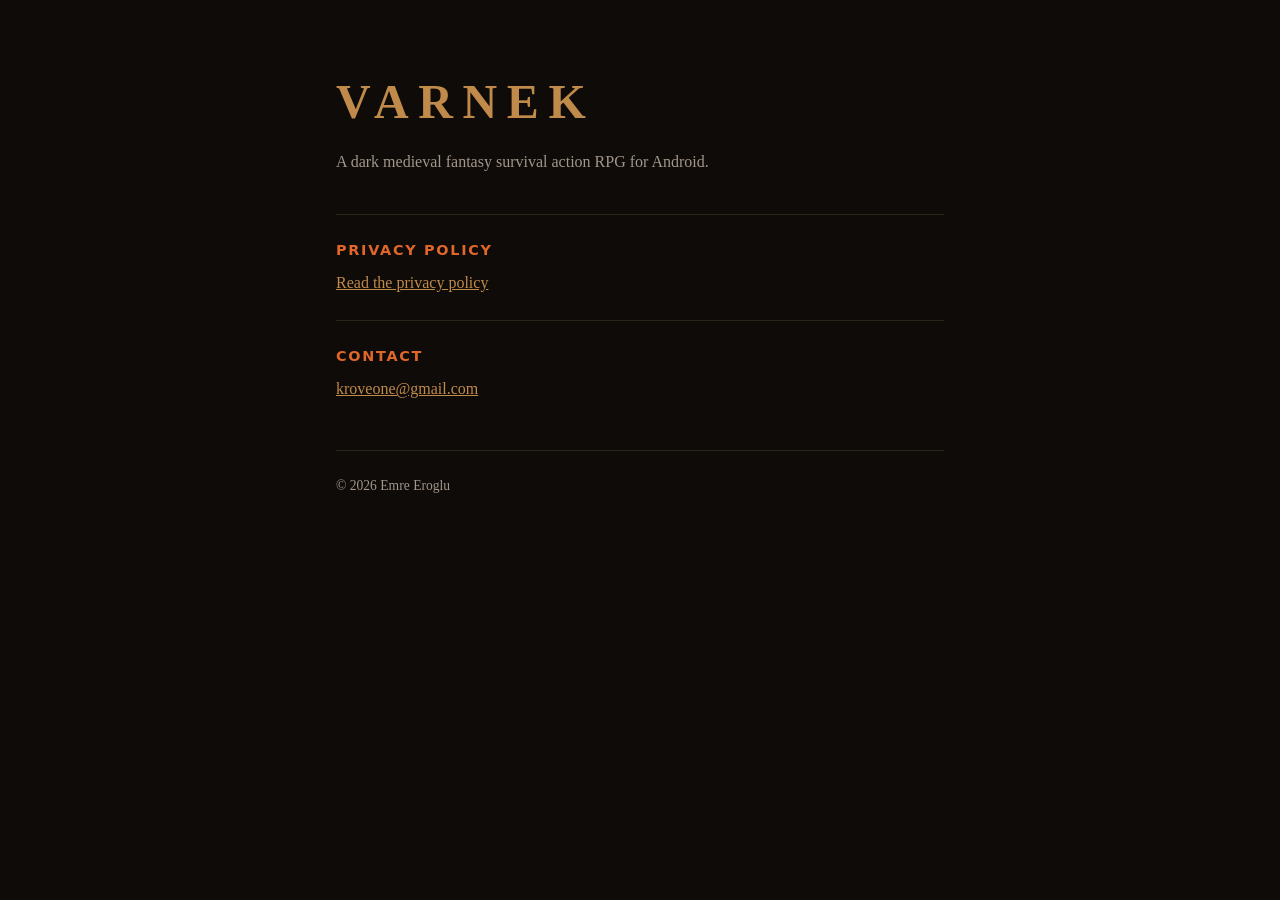
==== index.html @ e0972ccc "Add files via upload" ====
<!DOCTYPE html>
<html lang="en">
<head>
<meta charset="utf-8">
<meta name="viewport" content="width=device-width, initial-scale=1">
<title>Varnek</title>
<meta name="description" content="Varnek, a dark medieval fantasy survival action RPG for Android.">
<style>
  :root {
    --bg: #0e0b09;
    --line: #2c231b;
    --text: #e6ddd3;
    --muted: #a3968a;
    --bronze: #c08a4a;
    --ember: #e0662a;
  }
  * { box-sizing: border-box; }
  body {
    margin: 0;
    background: var(--bg);
    color: var(--text);
    font-family: Georgia, "Times New Roman", serif;
    line-height: 1.6;
  }
  main { max-width: 640px; margin: 0 auto; padding: 64px 16px; }
  h1 {
    margin: 0 0 8px;
    font-size: 3rem;
    letter-spacing: 0.2em;
    text-transform: uppercase;
    color: var(--bronze);
  }
  .tag { margin: 0 0 40px; color: var(--muted); }
  section { border-top: 1px solid var(--line); padding: 24px 0; }
  h2 {
    margin: 0 0 8px;
    font-family: system-ui, sans-serif;
    font-size: 0.9rem;
    letter-spacing: 0.12em;
    text-transform: uppercase;
    color: var(--ember);
  }
  p { margin: 0; }
  a { color: var(--bronze); }
  footer {
    margin-top: 24px;
    padding-top: 24px;
    border-top: 1px solid var(--line);
    font-size: 0.85rem;
    color: var(--muted);
  }
</style>
</head>
<body>
<main>
  <h1>Varnek</h1>
  <p class="tag">A dark medieval fantasy survival action RPG for Android.</p>

  <section>
    <h2>Privacy Policy</h2>
    <p><a href="https://sites.google.com/view/varnekprivacypolicy/startseite">Read the privacy policy</a></p>
  </section>

  <section>
    <h2>Contact</h2>
    <p><a href="mailto:kroveone@gmail.com">kroveone@gmail.com</a></p>
  </section>

  <footer>&copy; 2026 Emre Eroglu</footer>
</main>
</body>
</html>
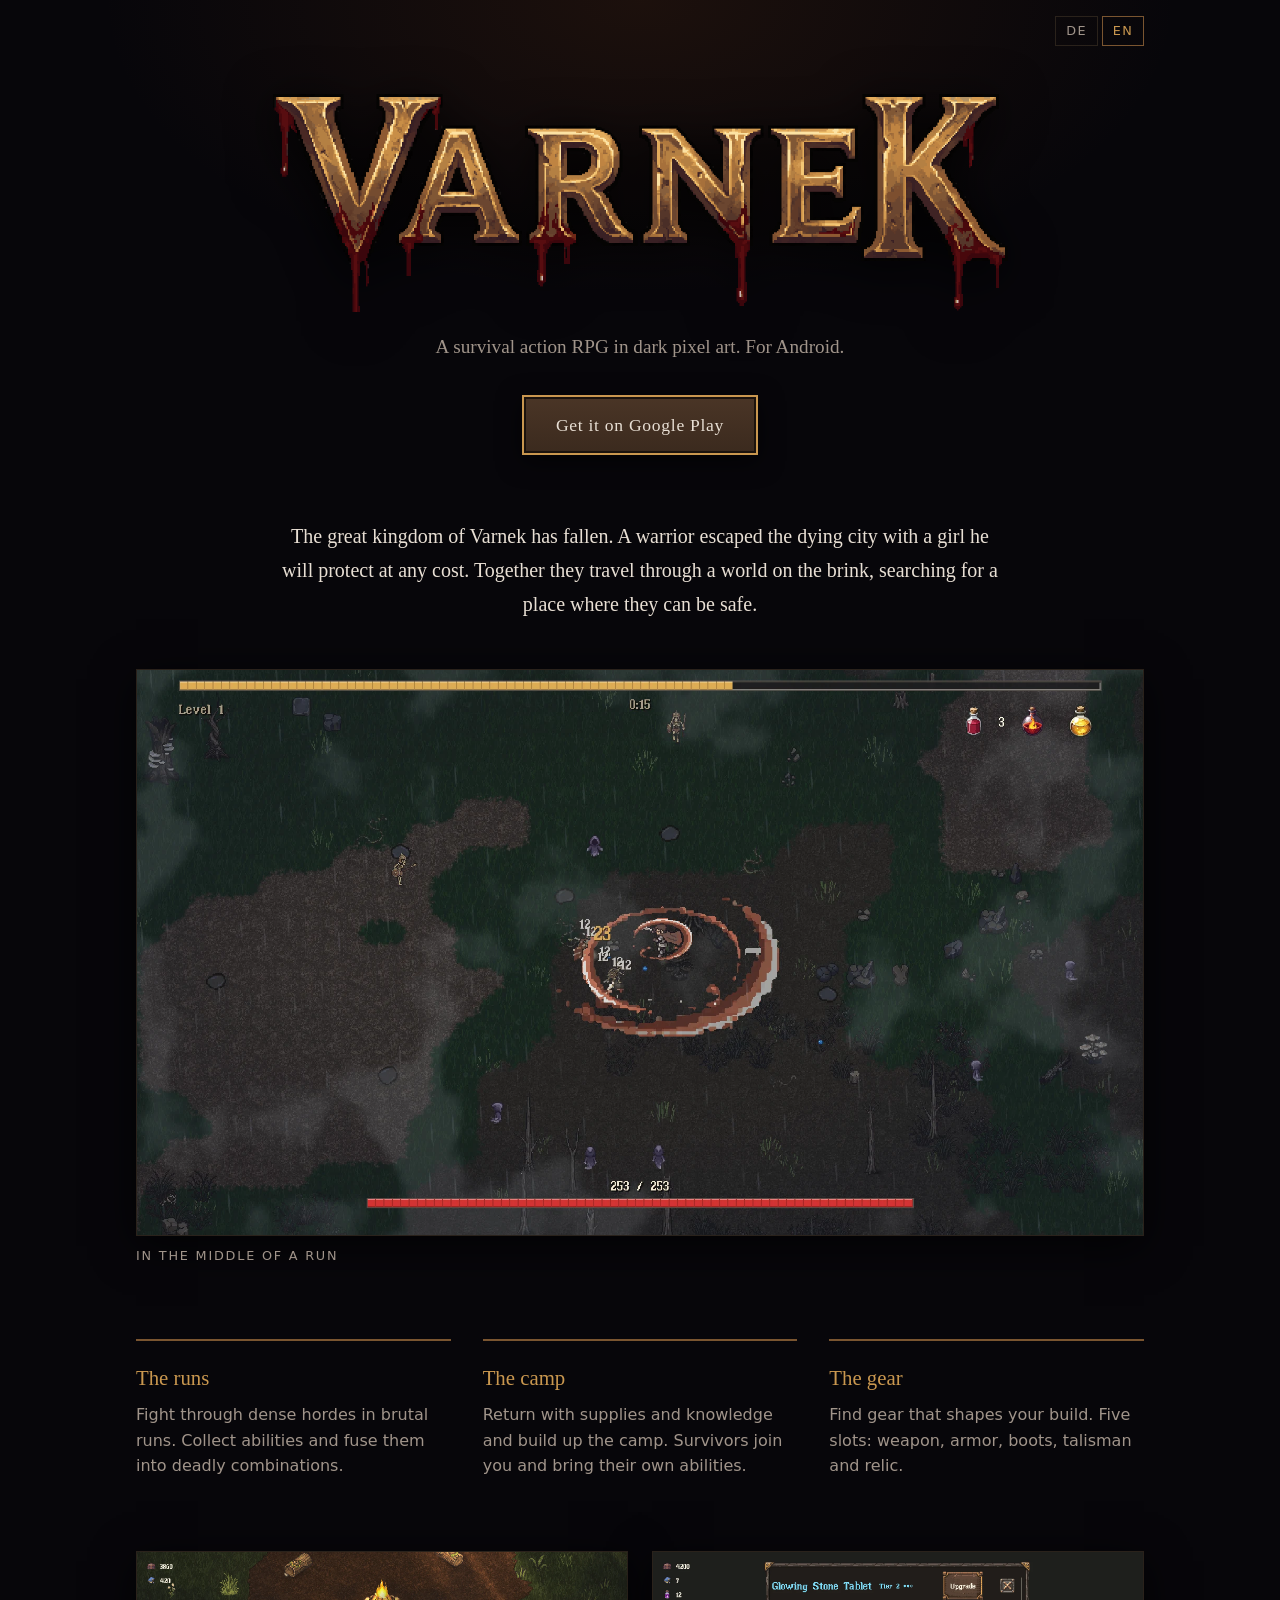
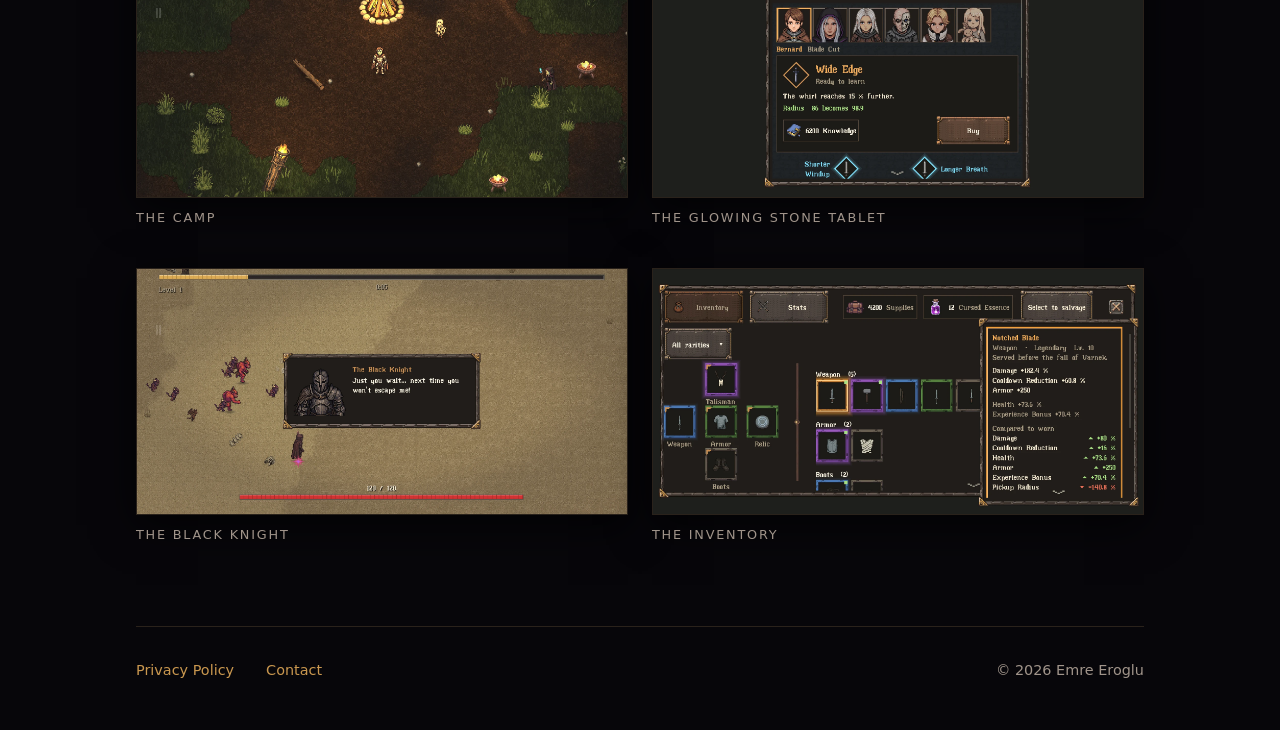
==== commit c9be9f09: "Add files via upload" ====
--- a/index.html
+++ b/index.html
@@ -1,72 +1,301 @@
 <!DOCTYPE html>
-<html lang="en">
+<html lang="en" class="lang-en">
 <head>
 <meta charset="utf-8">
 <meta name="viewport" content="width=device-width, initial-scale=1">
 <title>Varnek</title>
-<meta name="description" content="Varnek, a dark medieval fantasy survival action RPG for Android.">
+<meta name="description" content="Varnek, a survival action RPG in dark pixel art for Android.">
+<meta name="theme-color" content="#07060a">
+<link rel="icon" type="image/png" href="favicon.png">
+<link rel="apple-touch-icon" href="apple-touch-icon.png">
+<meta property="og:type" content="website">
+<meta property="og:title" content="Varnek">
+<meta property="og:description" content="A survival action RPG in dark pixel art for Android.">
+<meta property="og:url" content="https://varnekrpg.github.io/">
+<meta property="og:image" content="https://varnekrpg.github.io/varnek-banner.png">
+<meta name="twitter:card" content="summary_large_image">
 <style>
   :root {
-    --bg: #0e0b09;
-    --line: #2c231b;
-    --text: #e6ddd3;
-    --muted: #a3968a;
-    --bronze: #c08a4a;
+    --bg: #07060a;
+    --panel: #120f0d;
+    --line: #2a221b;
+    --text: #e8dfd4;
+    --muted: #a0948a;
+    --bronze: #c9974f;
+    --bronze-dark: #7a5530;
+    --button: #3b2a1e;
     --ember: #e0662a;
   }
   * { box-sizing: border-box; }
+  html { background: var(--bg); }
   body {
     margin: 0;
+    background:
+      radial-gradient(ellipse 60% 420px at 50% 0, rgba(140, 70, 25, 0.16), transparent 70%),
+      var(--bg);
+    color: var(--text);
+    font-family: system-ui, -apple-system, "Segoe UI", Roboto, sans-serif;
+    line-height: 1.6;
+  }
+  .lang-de .en, .lang-en .de { display: none !important; }
+  .wrap { max-width: 1040px; margin: 0 auto; padding: 0 16px; }
+
+  .langs { display: none; justify-content: flex-end; gap: 4px; padding-top: 16px; }
+  .js .langs { display: flex; }
+  .langs button {
+    font: inherit;
+    font-size: 0.8rem;
+    letter-spacing: 0.1em;
+    padding: 4px 10px;
+    color: var(--muted);
+    background: transparent;
+    border: 1px solid var(--line);
+    cursor: pointer;
+  }
+  .langs button[aria-pressed="true"] { color: var(--bronze); border-color: var(--bronze-dark); }
+
+  .hero { text-align: center; padding: 48px 0 64px; }
+  .hero h1 { margin: 0 0 20px; line-height: 0; }
+  .hero h1 img {
+    width: 100%;
+    max-width: 735px;
+    height: auto;
+    filter: drop-shadow(0 8px 24px rgba(0, 0, 0, 0.8));
+  }
+  .tagline {
+    margin: 0 0 32px;
+    font-family: "Palatino Linotype", "Book Antiqua", Palatino, Georgia, serif;
+    font-size: 1.2rem;
+    color: var(--muted);
+  }
+  .play {
+    display: inline-block;
+    padding: 14px 32px;
+    font-family: "Palatino Linotype", "Book Antiqua", Palatino, Georgia, serif;
+    font-size: 1.1rem;
+    letter-spacing: 0.04em;
+    color: var(--text);
+    text-decoration: none;
+    background: linear-gradient(#4a3526, var(--button));
+    border: 2px solid var(--bronze);
+    box-shadow: inset 0 0 0 2px #1b130d, 0 6px 24px rgba(0, 0, 0, 0.6);
+  }
+  .play:hover, .play:focus-visible { border-color: #e2b170; color: #fff; }
+
+  .story {
+    max-width: 720px;
+    margin: 0 auto 48px;
+    text-align: center;
+    font-family: "Palatino Linotype", "Book Antiqua", Palatino, Georgia, serif;
+    font-size: 1.25rem;
+    line-height: 1.7;
+  }
+  .story p { margin: 0; }
+
+  figure { margin: 0; }
+  .shot {
+    display: block;
+    border: 1px solid var(--line);
+    box-shadow: 0 10px 40px rgba(0, 0, 0, 0.7);
+    cursor: zoom-in;
+  }
+  .shot img { display: block; width: 100%; height: auto; }
+  figcaption {
+    margin-top: 10px;
+    font-size: 0.8rem;
+    letter-spacing: 0.14em;
+    text-transform: uppercase;
+    color: var(--muted);
+  }
+  .wide { margin-bottom: 72px; }
+
+  .pillars {
+    display: grid;
+    grid-template-columns: repeat(3, 1fr);
+    gap: 32px;
+    margin-bottom: 72px;
+  }
+  .pillar { border-top: 2px solid var(--bronze-dark); padding-top: 20px; }
+  .pillar h2 {
+    margin: 0 0 8px;
+    font-family: "Palatino Linotype", "Book Antiqua", Palatino, Georgia, serif;
+    font-size: 1.3rem;
+    font-weight: normal;
+    color: var(--bronze);
+  }
+  .pillar p { margin: 0; color: var(--muted); }
+
+  .gallery {
+    display: grid;
+    grid-template-columns: repeat(2, 1fr);
+    gap: 40px 24px;
+    margin-bottom: 80px;
+  }
+
+  footer {
+    border-top: 1px solid var(--line);
+    padding: 32px 0 48px;
+    display: flex;
+    flex-wrap: wrap;
+    gap: 16px 32px;
+    align-items: center;
+    font-size: 0.9rem;
+    color: var(--muted);
+  }
+  footer a { color: var(--bronze); text-decoration: none; }
+  footer a:hover, footer a:focus-visible { text-decoration: underline; }
+  footer .copy { margin-left: auto; }
+
+  dialog {
+    padding: 0;
+    border: 1px solid var(--line);
     background: var(--bg);
-    color: var(--text);
-    font-family: Georgia, "Times New Roman", serif;
-    line-height: 1.6;
-  }
-  main { max-width: 640px; margin: 0 auto; padding: 64px 16px; }
-  h1 {
-    margin: 0 0 8px;
-    font-size: 3rem;
-    letter-spacing: 0.2em;
-    text-transform: uppercase;
-    color: var(--bronze);
-  }
-  .tag { margin: 0 0 40px; color: var(--muted); }
-  section { border-top: 1px solid var(--line); padding: 24px 0; }
-  h2 {
-    margin: 0 0 8px;
-    font-family: system-ui, sans-serif;
-    font-size: 0.9rem;
-    letter-spacing: 0.12em;
-    text-transform: uppercase;
-    color: var(--ember);
-  }
-  p { margin: 0; }
-  a { color: var(--bronze); }
-  footer {
-    margin-top: 24px;
-    padding-top: 24px;
-    border-top: 1px solid var(--line);
-    font-size: 0.85rem;
-    color: var(--muted);
+    max-width: 96vw;
+    max-height: 92vh;
+    cursor: zoom-out;
+  }
+  dialog::backdrop { background: rgba(0, 0, 0, 0.88); }
+  dialog img { display: block; max-width: 96vw; max-height: 92vh; width: auto; height: auto; }
+
+  @media (max-width: 760px) {
+    .hero { padding-bottom: 40px; }
+    .tagline { font-size: 1.05rem; }
+    .story { font-size: 1.1rem; }
+    .pillars, .gallery { grid-template-columns: 1fr; }
+    .wide, .pillars, .gallery { margin-bottom: 56px; }
+    footer .copy { margin-left: 0; }
   }
 </style>
 </head>
 <body>
-<main>
-  <h1>Varnek</h1>
-  <p class="tag">A dark medieval fantasy survival action RPG for Android.</p>
-
-  <section>
-    <h2>Privacy Policy</h2>
-    <p><a href="https://sites.google.com/view/varnekprivacypolicy/startseite">Read the privacy policy</a></p>
+<div class="wrap">
+
+  <nav class="langs" aria-label="Language">
+    <button type="button" data-lang="de" aria-pressed="false">DE</button>
+    <button type="button" data-lang="en" aria-pressed="true">EN</button>
+  </nav>
+
+  <header class="hero">
+    <h1><img src="varnek-title.png" width="1960" height="580" alt="Varnek"></h1>
+    <p class="tagline">
+      <span class="de">Ein Survival-Action-RPG in düsterer Pixelart. Für Android.</span>
+      <span class="en">A survival action RPG in dark pixel art. For Android.</span>
+    </p>
+    <a class="play" href="https://play.google.com/store/apps/details?id=com.janks.varnek">
+      <span class="de">Jetzt bei Google Play</span>
+      <span class="en">Get it on Google Play</span>
+    </a>
+  </header>
+
+  <section class="story">
+    <p class="de">Das große Königreich Varnek ist gefallen. Aus der untergehenden Stadt konnte ein Krieger mit einem Mädchen fliehen, das er um jeden Preis beschützen will. Gemeinsam ziehen sie durch eine Welt am Abgrund, auf der Suche nach einem Ort, an dem sie sicher sein können.</p>
+    <p class="en">The great kingdom of Varnek has fallen. A warrior escaped the dying city with a girl he will protect at any cost. Together they travel through a world on the brink, searching for a place where they can be safe.</p>
   </section>
 
-  <section>
-    <h2>Contact</h2>
-    <p><a href="mailto:kroveone@gmail.com">kroveone@gmail.com</a></p>
+  <figure class="wide">
+    <a class="shot" href="shot-run.webp">
+      <img src="shot-run.webp" width="1919" height="1079" alt="Bernard in the middle of a run" data-alt-en="Bernard in the middle of a run" data-alt-de="Bernard mitten im Lauf">
+    </a>
+    <figcaption><span class="de">Mitten im Lauf</span><span class="en">In the middle of a run</span></figcaption>
+  </figure>
+
+  <section class="pillars">
+    <div class="pillar">
+      <h2><span class="de">Die Läufe</span><span class="en">The runs</span></h2>
+      <p class="de">Kämpfe dich durch dichte Horden in brutalen Läufen. Sammle Fähigkeiten und verschmelze sie zu tödlichen Kombinationen.</p>
+      <p class="en">Fight through dense hordes in brutal runs. Collect abilities and fuse them into deadly combinations.</p>
+    </div>
+    <div class="pillar">
+      <h2><span class="de">Das Lager</span><span class="en">The camp</span></h2>
+      <p class="de">Kehre mit Vorräten und Wissen zurück und baue das Lager aus. Überlebende schließen sich an und bringen ihre eigenen Fähigkeiten mit.</p>
+      <p class="en">Return with supplies and knowledge and build up the camp. Survivors join you and bring their own abilities.</p>
+    </div>
+    <div class="pillar">
+      <h2><span class="de">Die Ausrüstung</span><span class="en">The gear</span></h2>
+      <p class="de">Finde Ausrüstung, die deinen Build formt. Fünf Plätze: Waffe, Rüstung, Stiefel, Talisman und Relikt.</p>
+      <p class="en">Find gear that shapes your build. Five slots: weapon, armor, boots, talisman and relic.</p>
+    </div>
   </section>
 
-  <footer>&copy; 2026 Emre Eroglu</footer>
-</main>
+  <section class="gallery">
+    <figure>
+      <a class="shot" href="shot-camp.webp">
+        <img src="shot-camp.webp" width="1920" height="960" loading="lazy" alt="The camp" data-alt-en="The camp" data-alt-de="Das Lager">
+      </a>
+      <figcaption><span class="de">Das Lager</span><span class="en">The camp</span></figcaption>
+    </figure>
+    <figure>
+      <a class="shot" href="shot-tablet.webp">
+        <img src="shot-tablet.webp" width="1920" height="960" loading="lazy" alt="The Glowing Stone Tablet" data-alt-en="The Glowing Stone Tablet" data-alt-de="Die Leuchtende Steintafel">
+      </a>
+      <figcaption><span class="de">Die Leuchtende Steintafel</span><span class="en">The Glowing Stone Tablet</span></figcaption>
+    </figure>
+    <figure>
+      <a class="shot" href="shot-rival.webp">
+        <img src="shot-rival.webp" width="1920" height="960" loading="lazy" alt="The Black Knight" data-alt-en="The Black Knight" data-alt-de="Der Schwarze Ritter">
+      </a>
+      <figcaption><span class="de">Der Schwarze Ritter</span><span class="en">The Black Knight</span></figcaption>
+    </figure>
+    <figure>
+      <a class="shot" href="shot-inventory.webp">
+        <img src="shot-inventory.webp" width="1920" height="960" loading="lazy" alt="The inventory" data-alt-en="The inventory" data-alt-de="Das Inventar">
+      </a>
+      <figcaption><span class="de">Das Inventar</span><span class="en">The inventory</span></figcaption>
+    </figure>
+  </section>
+
+  <footer>
+    <a href="https://sites.google.com/view/varnekprivacypolicy/startseite">
+      <span class="de">Datenschutzerklärung</span><span class="en">Privacy Policy</span>
+    </a>
+    <a href="mailto:kroveone@gmail.com">
+      <span class="de">Kontakt</span><span class="en">Contact</span>
+    </a>
+    <span class="copy">&copy; 2026 Emre Eroglu</span>
+  </footer>
+
+</div>
+
+<dialog id="viewer"><img alt=""></dialog>
+
+<script>
+(function () {
+  var root = document.documentElement;
+  root.classList.add('js');
+
+  function setLang(lang) {
+    root.classList.remove('lang-de', 'lang-en');
+    root.classList.add('lang-' + lang);
+    root.lang = lang;
+    document.querySelectorAll('[data-alt-' + lang + ']').forEach(function (img) {
+      img.alt = img.getAttribute('data-alt-' + lang);
+    });
+    document.querySelectorAll('.langs button').forEach(function (b) {
+      b.setAttribute('aria-pressed', String(b.getAttribute('data-lang') === lang));
+    });
+  }
+
+  var first = (navigator.languages && navigator.languages[0]) || navigator.language || 'en';
+  setLang(/^de/i.test(first) ? 'de' : 'en');
+
+  document.querySelectorAll('.langs button').forEach(function (b) {
+    b.addEventListener('click', function () { setLang(b.getAttribute('data-lang')); });
+  });
+
+  var viewer = document.getElementById('viewer');
+  var big = viewer.querySelector('img');
+  if (typeof viewer.showModal === 'function') {
+    document.querySelectorAll('a.shot').forEach(function (a) {
+      a.addEventListener('click', function (e) {
+        e.preventDefault();
+        big.src = a.getAttribute('href');
+        big.alt = a.querySelector('img').alt;
+        viewer.showModal();
+      });
+    });
+    viewer.addEventListener('click', function () { viewer.close(); });
+  }
+})();
+</script>
 </body>
 </html>
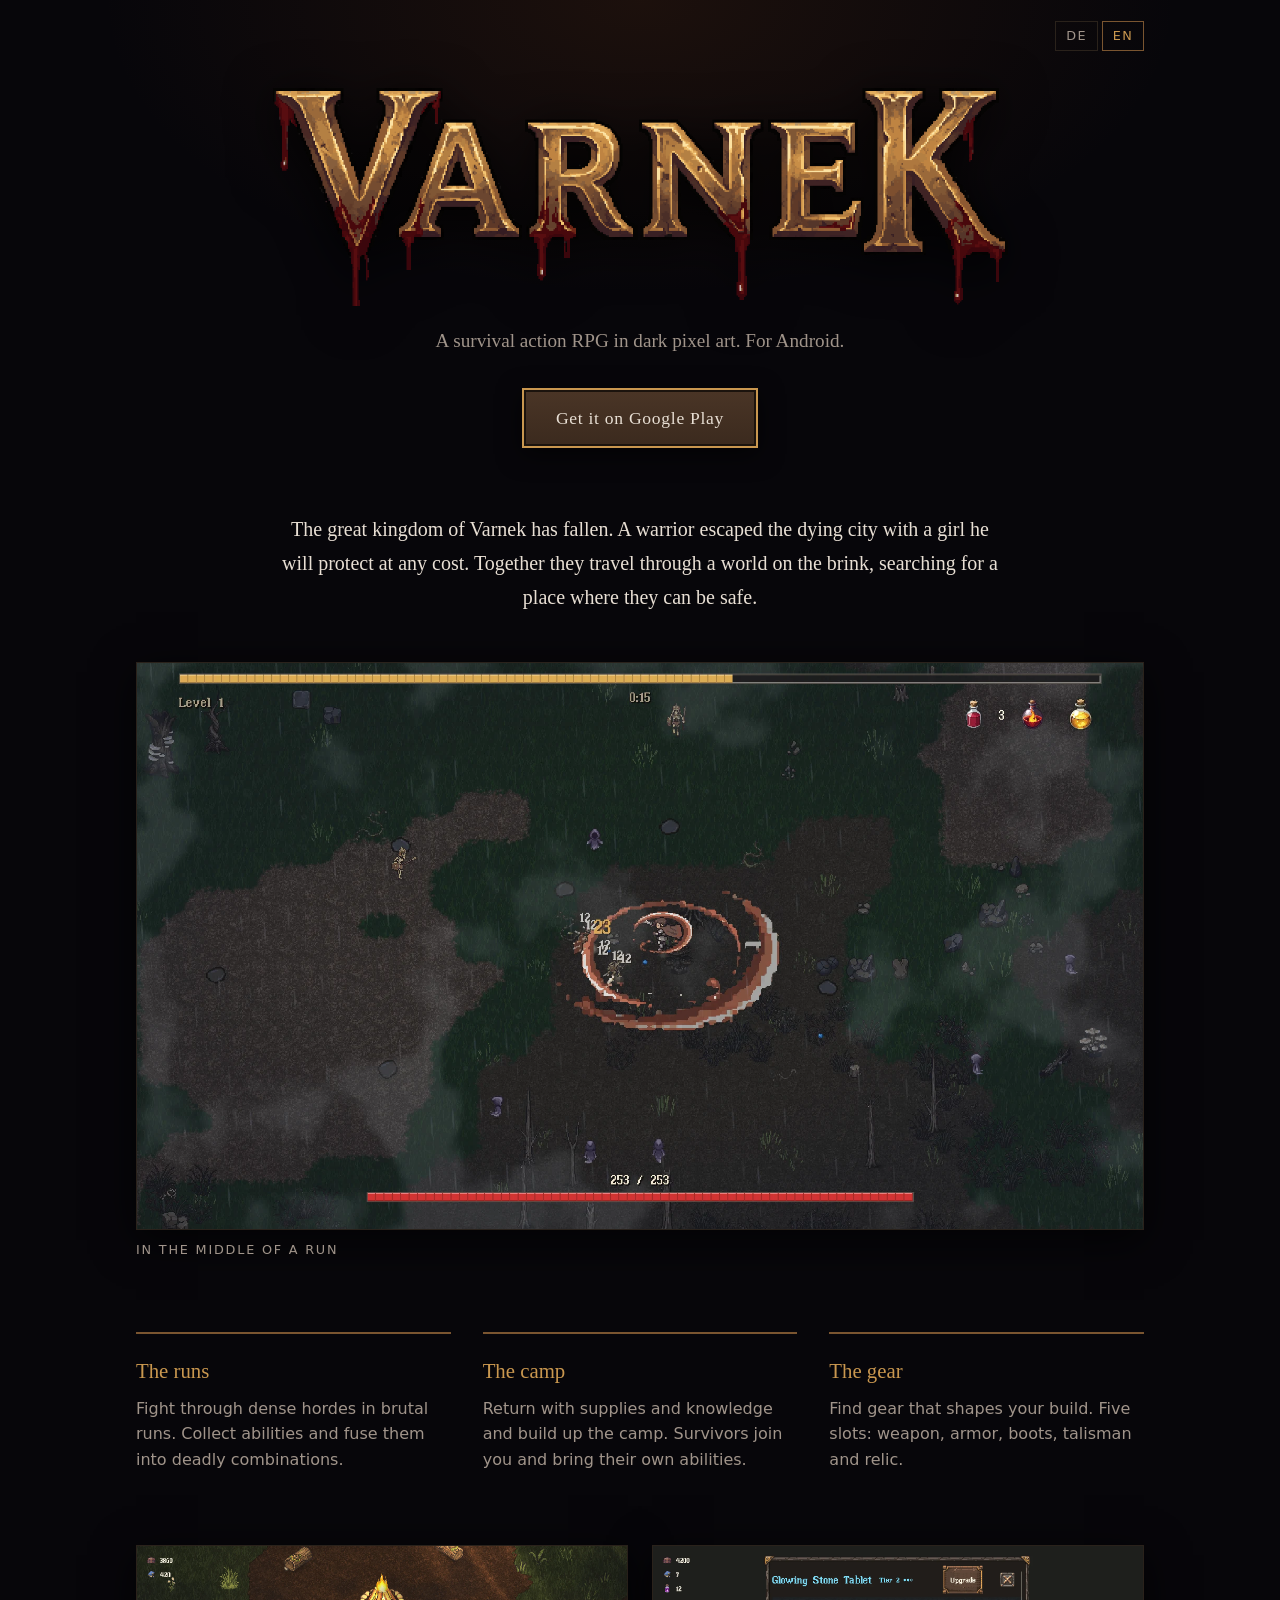
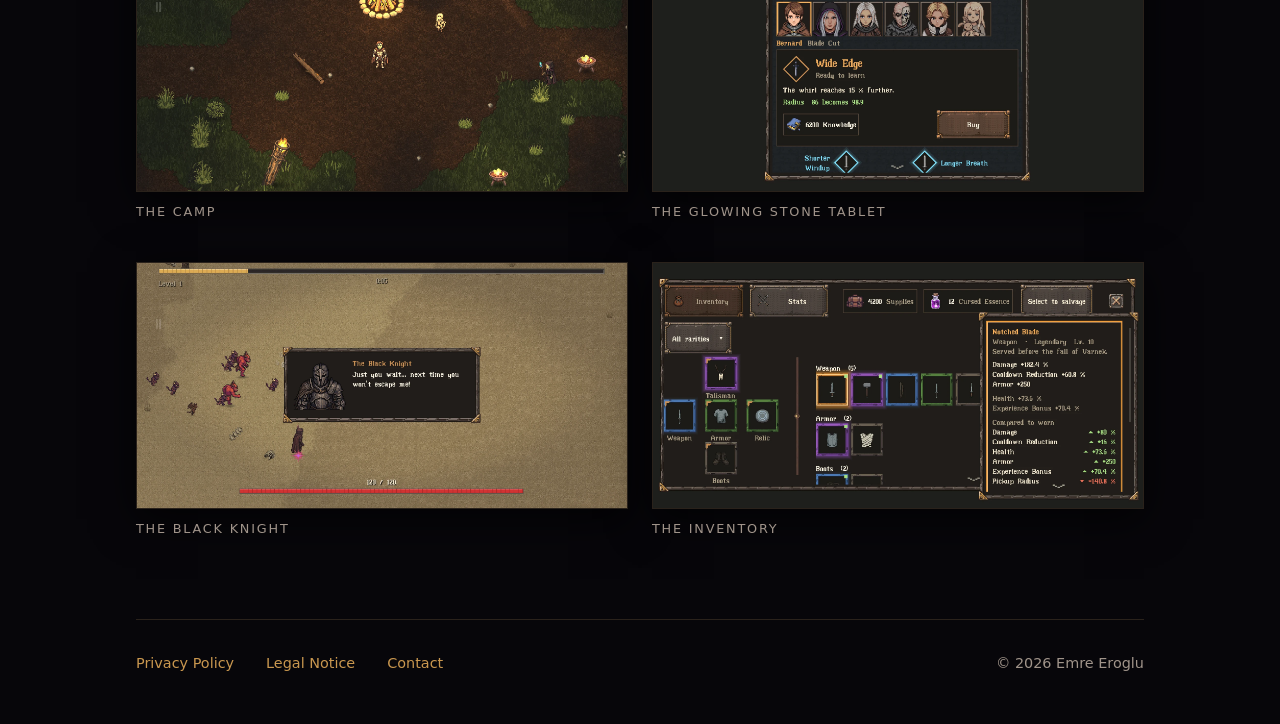
==== commit 69550660: "Add files via upload" ====
--- a/index.html
+++ b/index.html
@@ -4,175 +4,27 @@
 <meta charset="utf-8">
 <meta name="viewport" content="width=device-width, initial-scale=1">
 <title>Varnek</title>
+<script>(function(){var l=(navigator.languages&&navigator.languages[0])||navigator.language||'en';l=/^de/i.test(l)?'de':'en';var r=document.documentElement;r.className='js lang-'+l;r.lang=l;})();</script>
 <meta name="description" content="Varnek, a survival action RPG in dark pixel art for Android.">
 <meta name="theme-color" content="#07060a">
 <link rel="icon" type="image/png" href="favicon.png">
 <link rel="apple-touch-icon" href="apple-touch-icon.png">
+<link rel="stylesheet" href="style.css">
 <meta property="og:type" content="website">
 <meta property="og:title" content="Varnek">
 <meta property="og:description" content="A survival action RPG in dark pixel art for Android.">
 <meta property="og:url" content="https://varnekrpg.github.io/">
 <meta property="og:image" content="https://varnekrpg.github.io/varnek-banner.png">
 <meta name="twitter:card" content="summary_large_image">
-<style>
-  :root {
-    --bg: #07060a;
-    --panel: #120f0d;
-    --line: #2a221b;
-    --text: #e8dfd4;
-    --muted: #a0948a;
-    --bronze: #c9974f;
-    --bronze-dark: #7a5530;
-    --button: #3b2a1e;
-    --ember: #e0662a;
-  }
-  * { box-sizing: border-box; }
-  html { background: var(--bg); }
-  body {
-    margin: 0;
-    background:
-      radial-gradient(ellipse 60% 420px at 50% 0, rgba(140, 70, 25, 0.16), transparent 70%),
-      var(--bg);
-    color: var(--text);
-    font-family: system-ui, -apple-system, "Segoe UI", Roboto, sans-serif;
-    line-height: 1.6;
-  }
-  .lang-de .en, .lang-en .de { display: none !important; }
-  .wrap { max-width: 1040px; margin: 0 auto; padding: 0 16px; }
-
-  .langs { display: none; justify-content: flex-end; gap: 4px; padding-top: 16px; }
-  .js .langs { display: flex; }
-  .langs button {
-    font: inherit;
-    font-size: 0.8rem;
-    letter-spacing: 0.1em;
-    padding: 4px 10px;
-    color: var(--muted);
-    background: transparent;
-    border: 1px solid var(--line);
-    cursor: pointer;
-  }
-  .langs button[aria-pressed="true"] { color: var(--bronze); border-color: var(--bronze-dark); }
-
-  .hero { text-align: center; padding: 48px 0 64px; }
-  .hero h1 { margin: 0 0 20px; line-height: 0; }
-  .hero h1 img {
-    width: 100%;
-    max-width: 735px;
-    height: auto;
-    filter: drop-shadow(0 8px 24px rgba(0, 0, 0, 0.8));
-  }
-  .tagline {
-    margin: 0 0 32px;
-    font-family: "Palatino Linotype", "Book Antiqua", Palatino, Georgia, serif;
-    font-size: 1.2rem;
-    color: var(--muted);
-  }
-  .play {
-    display: inline-block;
-    padding: 14px 32px;
-    font-family: "Palatino Linotype", "Book Antiqua", Palatino, Georgia, serif;
-    font-size: 1.1rem;
-    letter-spacing: 0.04em;
-    color: var(--text);
-    text-decoration: none;
-    background: linear-gradient(#4a3526, var(--button));
-    border: 2px solid var(--bronze);
-    box-shadow: inset 0 0 0 2px #1b130d, 0 6px 24px rgba(0, 0, 0, 0.6);
-  }
-  .play:hover, .play:focus-visible { border-color: #e2b170; color: #fff; }
-
-  .story {
-    max-width: 720px;
-    margin: 0 auto 48px;
-    text-align: center;
-    font-family: "Palatino Linotype", "Book Antiqua", Palatino, Georgia, serif;
-    font-size: 1.25rem;
-    line-height: 1.7;
-  }
-  .story p { margin: 0; }
-
-  figure { margin: 0; }
-  .shot {
-    display: block;
-    border: 1px solid var(--line);
-    box-shadow: 0 10px 40px rgba(0, 0, 0, 0.7);
-    cursor: zoom-in;
-  }
-  .shot img { display: block; width: 100%; height: auto; }
-  figcaption {
-    margin-top: 10px;
-    font-size: 0.8rem;
-    letter-spacing: 0.14em;
-    text-transform: uppercase;
-    color: var(--muted);
-  }
-  .wide { margin-bottom: 72px; }
-
-  .pillars {
-    display: grid;
-    grid-template-columns: repeat(3, 1fr);
-    gap: 32px;
-    margin-bottom: 72px;
-  }
-  .pillar { border-top: 2px solid var(--bronze-dark); padding-top: 20px; }
-  .pillar h2 {
-    margin: 0 0 8px;
-    font-family: "Palatino Linotype", "Book Antiqua", Palatino, Georgia, serif;
-    font-size: 1.3rem;
-    font-weight: normal;
-    color: var(--bronze);
-  }
-  .pillar p { margin: 0; color: var(--muted); }
-
-  .gallery {
-    display: grid;
-    grid-template-columns: repeat(2, 1fr);
-    gap: 40px 24px;
-    margin-bottom: 80px;
-  }
-
-  footer {
-    border-top: 1px solid var(--line);
-    padding: 32px 0 48px;
-    display: flex;
-    flex-wrap: wrap;
-    gap: 16px 32px;
-    align-items: center;
-    font-size: 0.9rem;
-    color: var(--muted);
-  }
-  footer a { color: var(--bronze); text-decoration: none; }
-  footer a:hover, footer a:focus-visible { text-decoration: underline; }
-  footer .copy { margin-left: auto; }
-
-  dialog {
-    padding: 0;
-    border: 1px solid var(--line);
-    background: var(--bg);
-    max-width: 96vw;
-    max-height: 92vh;
-    cursor: zoom-out;
-  }
-  dialog::backdrop { background: rgba(0, 0, 0, 0.88); }
-  dialog img { display: block; max-width: 96vw; max-height: 92vh; width: auto; height: auto; }
-
-  @media (max-width: 760px) {
-    .hero { padding-bottom: 40px; }
-    .tagline { font-size: 1.05rem; }
-    .story { font-size: 1.1rem; }
-    .pillars, .gallery { grid-template-columns: 1fr; }
-    .wide, .pillars, .gallery { margin-bottom: 56px; }
-    footer .copy { margin-left: 0; }
-  }
-</style>
 </head>
 <body>
 <div class="wrap">
 
-  <nav class="langs" aria-label="Language">
-    <button type="button" data-lang="de" aria-pressed="false">DE</button>
-    <button type="button" data-lang="en" aria-pressed="true">EN</button>
+  <nav class="topbar" aria-label="Language">
+    <div class="langs">
+      <button type="button" data-lang="de" aria-pressed="false">DE</button>
+      <button type="button" data-lang="en" aria-pressed="true">EN</button>
+    </div>
   </nav>
 
   <header class="hero">
@@ -245,57 +97,15 @@
   </section>
 
   <footer>
-    <a href="https://sites.google.com/view/varnekprivacypolicy/startseite">
-      <span class="de">Datenschutzerklärung</span><span class="en">Privacy Policy</span>
-    </a>
-    <a href="mailto:kroveone@gmail.com">
-      <span class="de">Kontakt</span><span class="en">Contact</span>
-    </a>
+    <a href="datenschutz.html"><span class="de">Datenschutz</span><span class="en">Privacy Policy</span></a>
+    <a href="impressum.html"><span class="de">Impressum</span><span class="en">Legal Notice</span></a>
+    <a href="mailto:kroveone@gmail.com"><span class="de">Kontakt</span><span class="en">Contact</span></a>
     <span class="copy">&copy; 2026 Emre Eroglu</span>
   </footer>
 
 </div>
 
 <dialog id="viewer"><img alt=""></dialog>
-
-<script>
-(function () {
-  var root = document.documentElement;
-  root.classList.add('js');
-
-  function setLang(lang) {
-    root.classList.remove('lang-de', 'lang-en');
-    root.classList.add('lang-' + lang);
-    root.lang = lang;
-    document.querySelectorAll('[data-alt-' + lang + ']').forEach(function (img) {
-      img.alt = img.getAttribute('data-alt-' + lang);
-    });
-    document.querySelectorAll('.langs button').forEach(function (b) {
-      b.setAttribute('aria-pressed', String(b.getAttribute('data-lang') === lang));
-    });
-  }
-
-  var first = (navigator.languages && navigator.languages[0]) || navigator.language || 'en';
-  setLang(/^de/i.test(first) ? 'de' : 'en');
-
-  document.querySelectorAll('.langs button').forEach(function (b) {
-    b.addEventListener('click', function () { setLang(b.getAttribute('data-lang')); });
-  });
-
-  var viewer = document.getElementById('viewer');
-  var big = viewer.querySelector('img');
-  if (typeof viewer.showModal === 'function') {
-    document.querySelectorAll('a.shot').forEach(function (a) {
-      a.addEventListener('click', function (e) {
-        e.preventDefault();
-        big.src = a.getAttribute('href');
-        big.alt = a.querySelector('img').alt;
-        viewer.showModal();
-      });
-    });
-    viewer.addEventListener('click', function () { viewer.close(); });
-  }
-})();
-</script>
+<script src="site.js"></script>
 </body>
 </html>
--- a/style.css
+++ b/style.css
@@ -0,0 +1,194 @@
+:root {
+  --bg: #07060a;
+  --panel: #120f0d;
+  --line: #2a221b;
+  --text: #e8dfd4;
+  --body: #d6ccc0;
+  --muted: #a0948a;
+  --bronze: #c9974f;
+  --bronze-dark: #7a5530;
+  --button: #3b2a1e;
+  --serif: "Palatino Linotype", "Book Antiqua", Palatino, Georgia, serif;
+}
+* { box-sizing: border-box; }
+html { background: var(--bg); }
+body {
+  margin: 0;
+  background:
+    radial-gradient(ellipse 60% 420px at 50% 0, rgba(140, 70, 25, 0.16), transparent 70%),
+    var(--bg);
+  color: var(--text);
+  font-family: system-ui, -apple-system, "Segoe UI", Roboto, sans-serif;
+  line-height: 1.6;
+}
+.lang-de .en, .lang-en .de { display: none !important; }
+.wrap { max-width: 1040px; margin: 0 auto; padding: 0 16px; }
+
+/* Top bar and language switch */
+.topbar {
+  display: flex;
+  justify-content: flex-end;
+  align-items: center;
+  gap: 16px;
+  padding-top: 16px;
+  min-height: 56px;
+}
+.topbar .home { margin-right: auto; line-height: 0; }
+.topbar .home img { height: 40px; width: auto; }
+.langs { display: none; gap: 4px; }
+.js .langs { display: flex; }
+.langs button {
+  font: inherit;
+  font-size: 0.8rem;
+  letter-spacing: 0.1em;
+  padding: 4px 10px;
+  color: var(--muted);
+  background: transparent;
+  border: 1px solid var(--line);
+  cursor: pointer;
+}
+.langs button[aria-pressed="true"] { color: var(--bronze); border-color: var(--bronze-dark); }
+
+/* Start page */
+.hero { text-align: center; padding: 32px 0 64px; }
+.hero h1 { margin: 0 0 20px; line-height: 0; }
+.hero h1 img {
+  width: 100%;
+  max-width: 735px;
+  height: auto;
+  filter: drop-shadow(0 8px 24px rgba(0, 0, 0, 0.8));
+}
+.tagline {
+  margin: 0 0 32px;
+  font-family: var(--serif);
+  font-size: 1.2rem;
+  color: var(--muted);
+}
+.play {
+  display: inline-block;
+  padding: 14px 32px;
+  font-family: var(--serif);
+  font-size: 1.1rem;
+  letter-spacing: 0.04em;
+  color: var(--text);
+  text-decoration: none;
+  background: linear-gradient(#4a3526, var(--button));
+  border: 2px solid var(--bronze);
+  box-shadow: inset 0 0 0 2px #1b130d, 0 6px 24px rgba(0, 0, 0, 0.6);
+}
+.play:hover, .play:focus-visible { border-color: #e2b170; color: #fff; }
+.story {
+  max-width: 720px;
+  margin: 0 auto 48px;
+  text-align: center;
+  font-family: var(--serif);
+  font-size: 1.25rem;
+  line-height: 1.7;
+}
+.story p { margin: 0; }
+figure { margin: 0; }
+.shot {
+  display: block;
+  border: 1px solid var(--line);
+  box-shadow: 0 10px 40px rgba(0, 0, 0, 0.7);
+  cursor: zoom-in;
+}
+.shot img { display: block; width: 100%; height: auto; }
+figcaption {
+  margin-top: 10px;
+  font-size: 0.8rem;
+  letter-spacing: 0.14em;
+  text-transform: uppercase;
+  color: var(--muted);
+}
+.wide { margin-bottom: 72px; }
+.pillars {
+  display: grid;
+  grid-template-columns: repeat(3, 1fr);
+  gap: 32px;
+  margin-bottom: 72px;
+}
+.pillar { border-top: 2px solid var(--bronze-dark); padding-top: 20px; }
+.pillar h2 {
+  margin: 0 0 8px;
+  font-family: var(--serif);
+  font-size: 1.3rem;
+  font-weight: normal;
+  color: var(--bronze);
+}
+.pillar p { margin: 0; color: var(--muted); }
+.gallery {
+  display: grid;
+  grid-template-columns: repeat(2, 1fr);
+  gap: 40px 24px;
+  margin-bottom: 80px;
+}
+dialog {
+  padding: 0;
+  border: 1px solid var(--line);
+  background: var(--bg);
+  max-width: 96vw;
+  max-height: 92vh;
+  cursor: zoom-out;
+}
+dialog::backdrop { background: rgba(0, 0, 0, 0.88); }
+dialog img { display: block; max-width: 96vw; max-height: 92vh; width: auto; height: auto; }
+
+/* Legal pages */
+.legal { max-width: 760px; margin: 24px auto 80px; overflow-wrap: break-word; }
+.legal h1 {
+  margin: 0 0 4px;
+  font-family: var(--serif);
+  font-size: 2rem;
+  font-weight: normal;
+  color: var(--bronze);
+}
+.legal .stand { margin: 0 0 32px; color: var(--muted); }
+.legal h2 {
+  margin: 40px 0 8px;
+  font-family: var(--serif);
+  font-size: 1.3rem;
+  font-weight: normal;
+  color: var(--bronze);
+}
+.legal h3 { margin: 24px 0 6px; font-size: 1rem; color: var(--text); }
+.legal p, .legal li { color: var(--body); }
+.legal p { margin: 0 0 12px; }
+.legal ul { margin: 0 0 12px; padding-left: 22px; }
+.legal li { margin-bottom: 4px; }
+.legal a { color: var(--bronze); overflow-wrap: anywhere; }
+.legal address { font-style: normal; margin: 0 0 12px; color: var(--body); }
+.legal .summary {
+  margin: 0 0 8px;
+  padding: 16px 20px;
+  background: var(--panel);
+  border-left: 2px solid var(--bronze-dark);
+}
+.legal .summary ul { margin: 0; }
+.legal .note { color: var(--muted); font-size: 0.9rem; }
+
+/* Footer */
+footer {
+  border-top: 1px solid var(--line);
+  padding: 32px 0 48px;
+  display: flex;
+  flex-wrap: wrap;
+  gap: 16px 32px;
+  align-items: center;
+  font-size: 0.9rem;
+  color: var(--muted);
+}
+footer a { color: var(--bronze); text-decoration: none; }
+footer a:hover, footer a:focus-visible { text-decoration: underline; }
+footer .copy { margin-left: auto; }
+
+@media (max-width: 760px) {
+  .hero { padding-bottom: 40px; }
+  .tagline { font-size: 1.05rem; }
+  .story { font-size: 1.1rem; }
+  .pillars, .gallery { grid-template-columns: 1fr; }
+  .wide, .pillars, .gallery { margin-bottom: 56px; }
+  .legal h1 { font-size: 1.6rem; }
+  .topbar .home img { height: 32px; }
+  footer .copy { margin-left: 0; }
+}
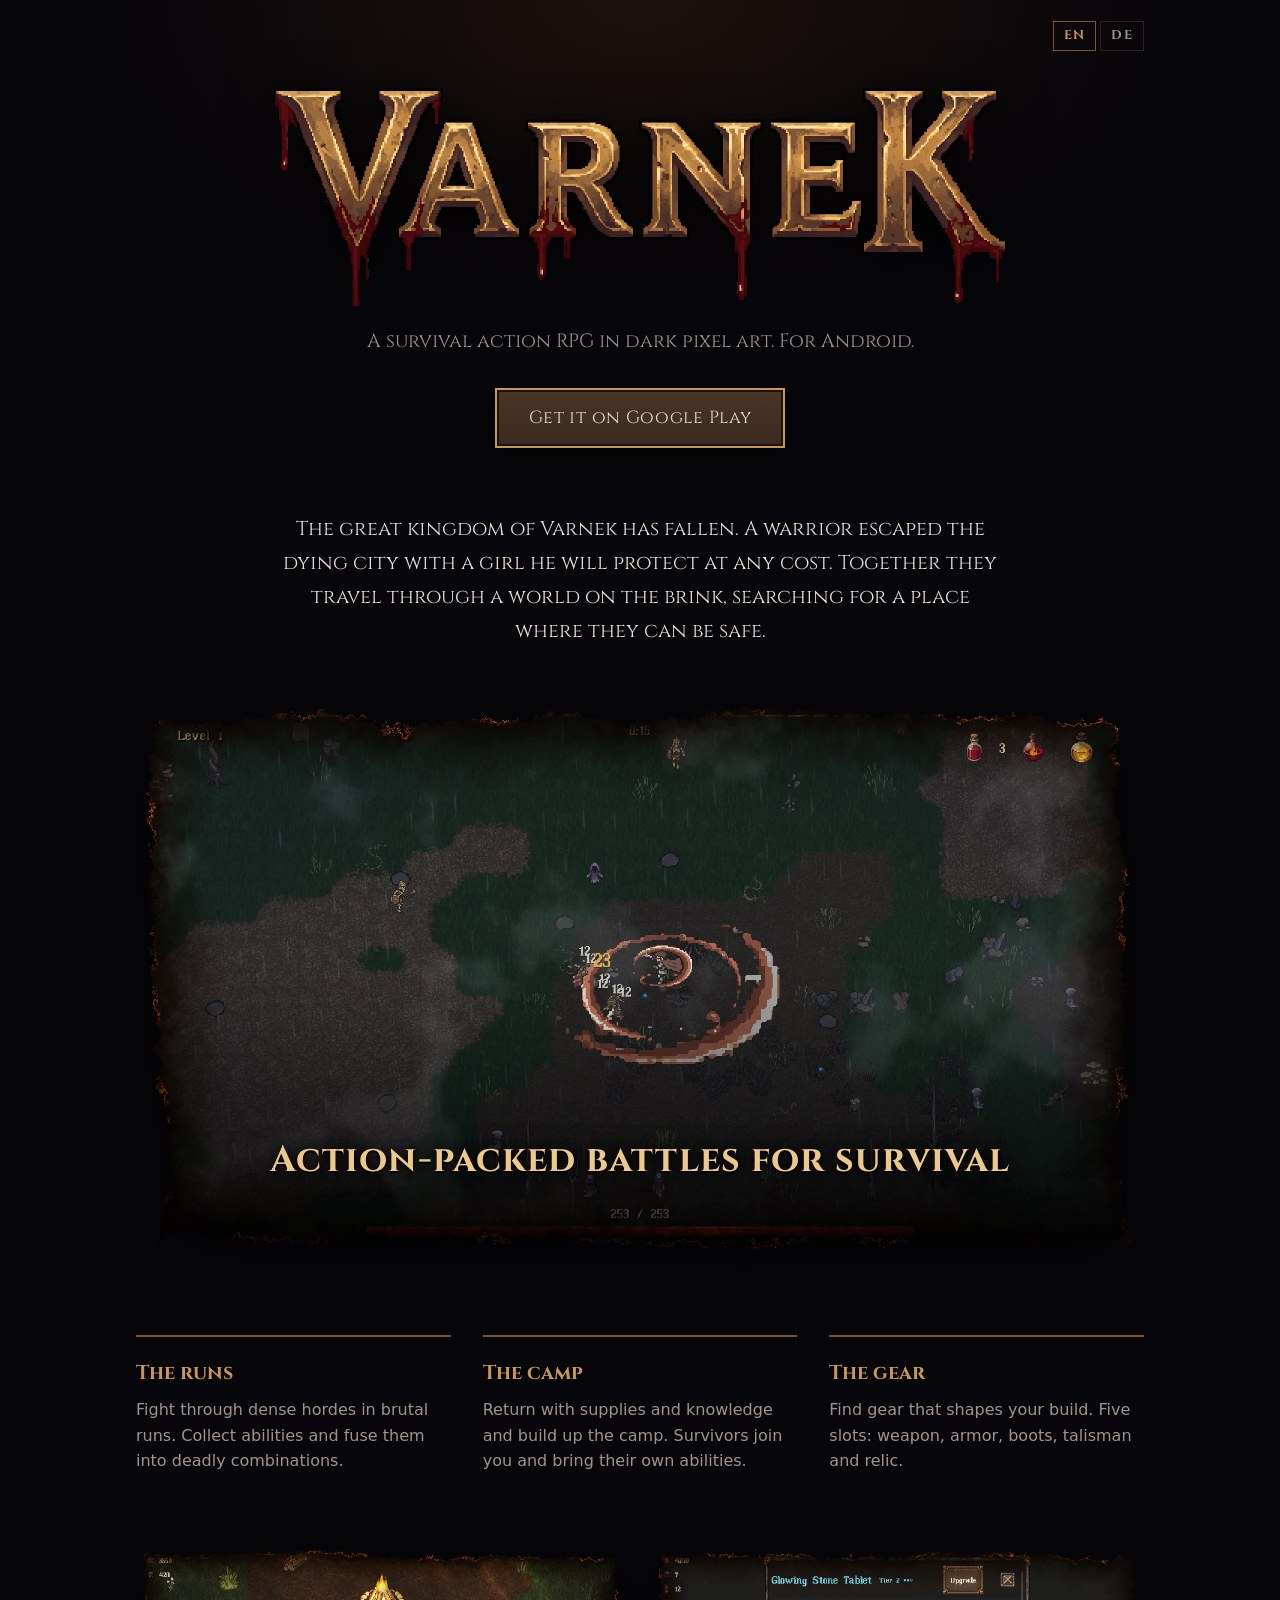
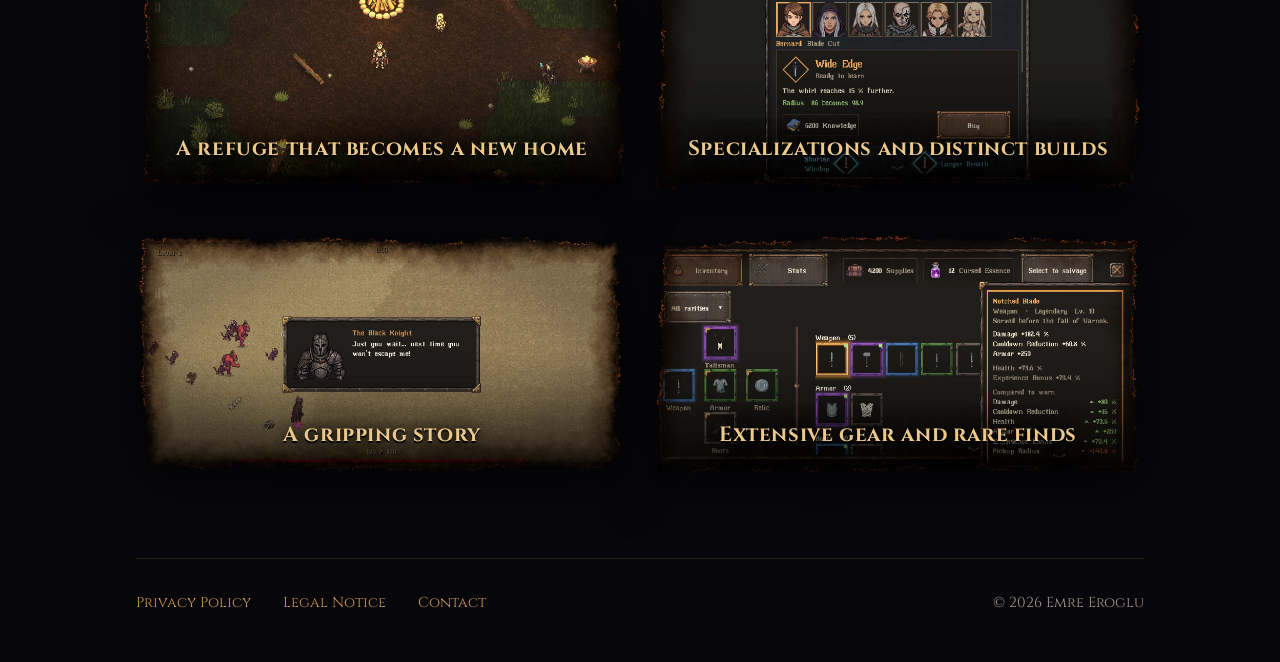
==== commit a880ca68: "Add files via upload" ====
--- a/index.html
+++ b/index.html
@@ -4,7 +4,7 @@
 <meta charset="utf-8">
 <meta name="viewport" content="width=device-width, initial-scale=1">
 <title>Varnek</title>
-<script>(function(){var l=(navigator.languages&&navigator.languages[0])||navigator.language||'en';l=/^de/i.test(l)?'de':'en';var r=document.documentElement;r.className='js lang-'+l;r.lang=l;})();</script>
+<script>(function(){var l=/[?&]lang=de(&|$)/.test(location.search)?'de':'en';var r=document.documentElement;r.className='js lang-'+l;r.lang=l;})();</script>
 <meta name="description" content="Varnek, a survival action RPG in dark pixel art for Android.">
 <meta name="theme-color" content="#07060a">
 <link rel="icon" type="image/png" href="favicon.png">
@@ -22,8 +22,8 @@
 
   <nav class="topbar" aria-label="Language">
     <div class="langs">
+      <button type="button" data-lang="en" aria-pressed="true">EN</button>
       <button type="button" data-lang="de" aria-pressed="false">DE</button>
-      <button type="button" data-lang="en" aria-pressed="true">EN</button>
     </div>
   </nav>
 
@@ -48,7 +48,7 @@
     <a class="shot" href="shot-run.webp">
       <img src="shot-run.webp" width="1919" height="1079" alt="Bernard in the middle of a run" data-alt-en="Bernard in the middle of a run" data-alt-de="Bernard mitten im Lauf">
     </a>
-    <figcaption><span class="de">Mitten im Lauf</span><span class="en">In the middle of a run</span></figcaption>
+    <figcaption><span class="en">Action-packed battles for survival</span><span class="de">Actionreiche Kämpfe ums Überleben</span></figcaption>
   </figure>
 
   <section class="pillars">
@@ -74,25 +74,25 @@
       <a class="shot" href="shot-camp.webp">
         <img src="shot-camp.webp" width="1920" height="960" loading="lazy" alt="The camp" data-alt-en="The camp" data-alt-de="Das Lager">
       </a>
-      <figcaption><span class="de">Das Lager</span><span class="en">The camp</span></figcaption>
+      <figcaption><span class="en">A refuge that becomes a new home</span><span class="de">Ein Rückzugsort, der zur neuen Heimat wird</span></figcaption>
     </figure>
     <figure>
       <a class="shot" href="shot-tablet.webp">
         <img src="shot-tablet.webp" width="1920" height="960" loading="lazy" alt="The Glowing Stone Tablet" data-alt-en="The Glowing Stone Tablet" data-alt-de="Die Leuchtende Steintafel">
       </a>
-      <figcaption><span class="de">Die Leuchtende Steintafel</span><span class="en">The Glowing Stone Tablet</span></figcaption>
+      <figcaption><span class="en">Specializations and distinct builds</span><span class="de">Spezialisierungen und unterschiedliche Builds</span></figcaption>
     </figure>
     <figure>
       <a class="shot" href="shot-rival.webp">
         <img src="shot-rival.webp" width="1920" height="960" loading="lazy" alt="The Black Knight" data-alt-en="The Black Knight" data-alt-de="Der Schwarze Ritter">
       </a>
-      <figcaption><span class="de">Der Schwarze Ritter</span><span class="en">The Black Knight</span></figcaption>
+      <figcaption><span class="en">A gripping story</span><span class="de">Eine packende Story</span></figcaption>
     </figure>
     <figure>
       <a class="shot" href="shot-inventory.webp">
         <img src="shot-inventory.webp" width="1920" height="960" loading="lazy" alt="The inventory" data-alt-en="The inventory" data-alt-de="Das Inventar">
       </a>
-      <figcaption><span class="de">Das Inventar</span><span class="en">The inventory</span></figcaption>
+      <figcaption><span class="en">Extensive gear and rare finds</span><span class="de">Umfangreiche Ausrüstung und seltene Funde</span></figcaption>
     </figure>
   </section>
 
--- a/style.css
+++ b/style.css
@@ -1,3 +1,17 @@
+@font-face {
+  font-family: "Cinzel";
+  font-style: normal;
+  font-weight: 400;
+  font-display: swap;
+  src: url("cinzel-400.woff2") format("woff2");
+}
+@font-face {
+  font-family: "Cinzel";
+  font-style: normal;
+  font-weight: 700;
+  font-display: swap;
+  src: url("cinzel-700.woff2") format("woff2");
+}
 :root {
   --bg: #07060a;
   --panel: #120f0d;
@@ -8,7 +22,7 @@
   --bronze: #c9974f;
   --bronze-dark: #7a5530;
   --button: #3b2a1e;
-  --serif: "Palatino Linotype", "Book Antiqua", Palatino, Georgia, serif;
+  --serif: "Cinzel", "Palatino Linotype", "Book Antiqua", Palatino, Georgia, serif;
 }
 * { box-sizing: border-box; }
 html { background: var(--bg); }
@@ -39,6 +53,8 @@
 .js .langs { display: flex; }
 .langs button {
   font: inherit;
+  font-family: var(--serif);
+  font-weight: 700;
   font-size: 0.8rem;
   letter-spacing: 0.1em;
   padding: 4px 10px;
@@ -87,20 +103,31 @@
 }
 .story p { margin: 0; }
 figure { margin: 0; }
-.shot {
+figure { position: relative; container-type: inline-size; }
+.shot { display: block; cursor: zoom-in; }
+.shot img {
   display: block;
-  border: 1px solid var(--line);
-  box-shadow: 0 10px 40px rgba(0, 0, 0, 0.7);
-  cursor: zoom-in;
-}
-.shot img { display: block; width: 100%; height: auto; }
+  width: 100%;
+  height: auto;
+  filter: drop-shadow(0 12px 28px rgba(0, 0, 0, 0.75));
+}
 figcaption {
-  margin-top: 10px;
-  font-size: 0.8rem;
-  letter-spacing: 0.14em;
-  text-transform: uppercase;
-  color: var(--muted);
-}
+  position: absolute;
+  left: 7%;
+  right: 7%;
+  bottom: 12%;
+  margin: 0;
+  text-align: center;
+  pointer-events: none;
+  font-family: var(--serif);
+  font-weight: 700;
+  font-size: clamp(0.8rem, 4.2cqw, 1.9rem);
+  line-height: 1.25;
+  letter-spacing: 0.03em;
+  color: #ecc98a;
+  text-shadow: 0 2px 0 #000, 0 0 10px rgba(0, 0, 0, 0.95), 0 0 26px rgba(0, 0, 0, 0.9);
+}
+.wide figcaption { font-size: clamp(1rem, 3.6cqw, 2.5rem); bottom: 14%; }
 .wide { margin-bottom: 72px; }
 .pillars {
   display: grid;
@@ -112,8 +139,8 @@
 .pillar h2 {
   margin: 0 0 8px;
   font-family: var(--serif);
-  font-size: 1.3rem;
-  font-weight: normal;
+  font-size: 1.25rem;
+  font-weight: 700;
   color: var(--bronze);
 }
 .pillar p { margin: 0; color: var(--muted); }
@@ -140,15 +167,15 @@
   margin: 0 0 4px;
   font-family: var(--serif);
   font-size: 2rem;
-  font-weight: normal;
+  font-weight: 700;
   color: var(--bronze);
 }
 .legal .stand { margin: 0 0 32px; color: var(--muted); }
 .legal h2 {
   margin: 40px 0 8px;
   font-family: var(--serif);
-  font-size: 1.3rem;
-  font-weight: normal;
+  font-size: 1.2rem;
+  font-weight: 700;
   color: var(--bronze);
 }
 .legal h3 { margin: 24px 0 6px; font-size: 1rem; color: var(--text); }
@@ -175,6 +202,7 @@
   flex-wrap: wrap;
   gap: 16px 32px;
   align-items: center;
+  font-family: var(--serif);
   font-size: 0.9rem;
   color: var(--muted);
 }
